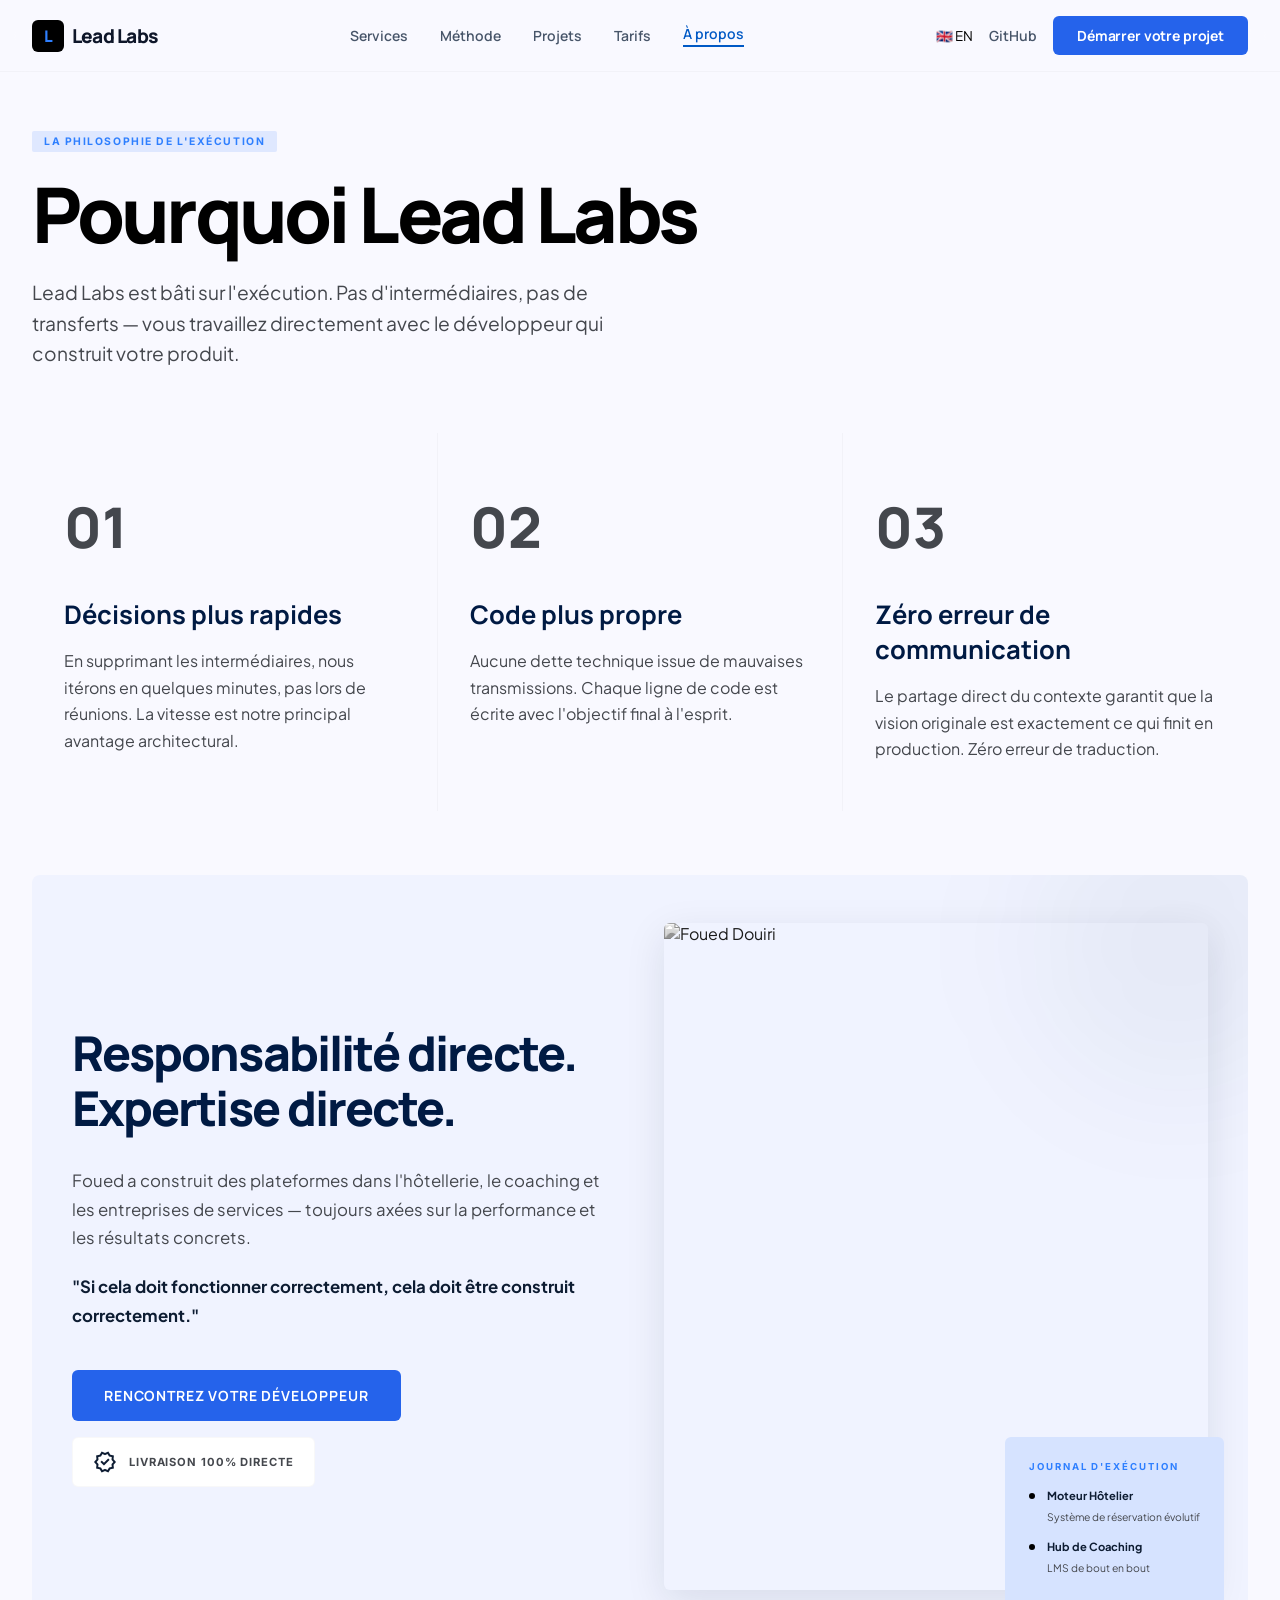
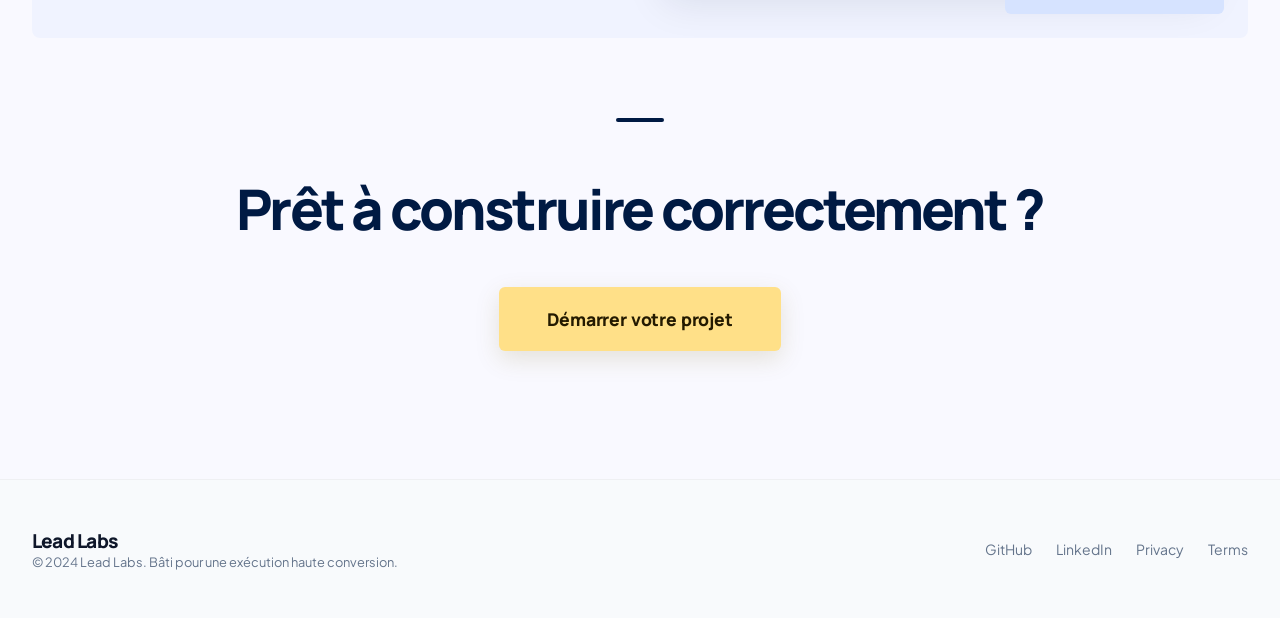
==== about.html @ d3262596 "first commit" ====
<!DOCTYPE html>
<html lang="fr" class="scroll-smooth">
<head>
  <meta charset="UTF-8" />
  <meta name="viewport" content="width=device-width, initial-scale=1.0" />
  <title>About | Lead Labs</title>
  <meta name="description" content="Direct. Human. Efficient. Work directly with the developer who builds your product. No middlemen, no handoffs." />
  <link rel="icon" href="data:image/svg+xml,<svg xmlns='http://www.w3.org/2000/svg' viewBox='0 0 32 32'><rect width='32' height='32' rx='6' fill='%23000'/><text x='6' y='24' font-size='20' fill='%232e7fff' font-family='sans-serif' font-weight='900'>L</text></svg>" />
  <link rel="stylesheet" href="css/styles.css" />
  <link href="https://fonts.googleapis.com/css2?family=Manrope:wght@400;700;800;900&family=Plus+Jakarta+Sans:wght@400;500;600&family=Inter:wght@400;500;600&family=Material+Symbols+Outlined:wght,FILL@100..700,0..1&display=swap" rel="stylesheet" />
</head>
<body>

<nav class="nav" id="nav">
  <div class="container">
    <div class="nav__inner">
      <a href="index.html" class="nav__logo"><div class="nav__logo-icon"><span>L</span></div><span data-i18n="logo">Lead Labs</span></a>
      <div class="nav__links">
        <a href="services.html" data-i18n="nav-services">Services</a>
        <a href="index.html#how-it-works" data-i18n="nav-method">Method</a>
        <a href="portfolio.html" data-i18n="nav-projects">Projects</a>
        <a href="pricing.html" data-i18n="nav-pricing">Pricing</a>
        <a href="about.html" class="active" data-i18n="nav-about">About</a>
      </div>
      <div class="nav__actions">
        <button id="langToggle" class="lang-toggle">🇫🇷 FR</button>
        <a class="nav__github" href="https://github.com/FouedDouiri" target="_blank">GitHub</a>
        <a href="contact.html" class="btn-primary" data-i18n="start-project">Start a Project</a>
        <button class="nav__hamburger" id="hamburger"><span></span><span></span><span></span></button>
      </div>
    </div>
  </div>
</nav>

<div class="nav__mobile" id="mobileMenu">
  <a href="services.html" data-i18n="nav-services">Services</a>
  <a href="portfolio.html" data-i18n="nav-projects">Projects</a>
  <a href="pricing.html" data-i18n="nav-pricing">Pricing</a>
  <a href="about.html" data-i18n="nav-about">About</a>
  <a href="contact.html" class="btn-primary" data-i18n="start-project">Start a Project</a>
</div>

<main>
  <main>
  <div class="page-hero"><div class="container"><div style="max-width:56rem"><span style="display:inline-block;padding:.25rem .75rem;background:var(--color-surface-container-high);color:var(--color-on-primary-container);font-family:var(--font-label);font-size:.65rem;font-weight:700;letter-spacing:.15em;text-transform:uppercase;border-radius:.125rem;margin-bottom:1.5rem" class="animate-fade-up" data-i18n="execution-philosophy">La philosophie de l'exécution</span><h1 class="animate-fade-up delay-1" data-i18n="why-leadlabs">Pourquoi Lead Labs</h1><p class="animate-fade-up delay-2" style="max-width:40rem" data-i18n="about-hero-desc">Lead Labs est bâti sur l'exécution. Pas d'intermédiaires, pas de transferts — vous travaillez directement avec le développeur qui construit votre produit.</p></div></div></div>
  <div style="padding-bottom:6rem"><div class="container">
    <div class="values-grid reveal" style="margin-bottom:4rem"><div class="value-cell"><p class="value-cell__num">01</p><h3 data-i18n="value1-title">Décisions plus rapides</h3><p data-i18n="value1-desc">En supprimant les intermédiaires, nous itérons en quelques minutes, pas lors de réunions. La vitesse est notre principal avantage architectural.</p></div><div class="value-cell"><p class="value-cell__num">02</p><h3 data-i18n="value2-title">Code plus propre</h3><p data-i18n="value2-desc">Aucune dette technique issue de mauvaises transmissions. Chaque ligne de code est écrite avec l'objectif final à l'esprit.</p></div><div class="value-cell"><p class="value-cell__num">03</p><h3 data-i18n="value3-title">Zéro erreur de communication</h3><p data-i18n="value3-desc">Le partage direct du contexte garantit que la vision originale est exactement ce qui finit en production. Zéro erreur de traduction.</p></div></div>
    <div class="founder-card reveal"><div class="founder-grid"><div><h2 data-i18n="direct-accountability">Responsabilité directe.<br>Expertise directe.</h2><div class="founder-card__text"><p data-i18n="founder-desc1">Foued a construit des plateformes dans l'hôtellerie, le coaching et les entreprises de services — toujours axées sur la performance et les résultats concrets.</p><p><strong data-i18n="founder-quote">"Si cela doit fonctionner correctement, cela doit être construit correctement."</strong></p></div><div style="display:flex;flex-wrap:wrap;gap:1rem"><a href="contact.html" class="btn-primary" style="padding:1rem 2rem;font-size:.875rem;letter-spacing:.06em;text-transform:uppercase" data-i18n="meet-dev">Rencontrez votre développeur</a><div style="display:flex;align-items:center;gap:.75rem;padding:.75rem 1.25rem;background:var(--color-surface-container-lowest);border:1px solid rgba(197,198,205,.12);border-radius:.375rem"><span class="material-symbols-outlined" style="color:var(--color-tertiary-container)">verified</span><span style="font-family:var(--font-label);font-size:.7rem;font-weight:700;letter-spacing:.08em;text-transform:uppercase;color:var(--color-on-surface-variant)" data-i18n="100-direct-delivery">Livraison 100% Directe</span></div></div></div><div style="position:relative"><div class="founder-card__portrait"><img src="https://images.unsplash.com/photo-1507003211169-0a1dd7228f2d?w=500&q=70" alt="Foued Douiri" width="500" height="667" loading="lazy" /></div><div class="execution-log"><p class="execution-log__kicker" data-i18n="execution-log">Journal d'exécution</p><div class="exec-item"><div class="exec-dot"></div><div><strong data-i18n="hotel-engine">Moteur Hôtelier</strong><span data-i18n="hotel-engine-desc">Système de réservation évolutif</span></div></div><div class="exec-item"><div class="exec-dot"></div><div><strong data-i18n="coaching-hub">Hub de Coaching</strong><span data-i18n="coaching-hub-desc">LMS de bout en bout</span></div></div></div></div></div></div>
    <div style="text-align:center;padding:5rem 0 2rem" class="reveal"><div style="width:48px;height:4px;background:var(--color-primary-container);margin:0 auto 3rem;border-radius:2px"></div><h2 style="font-family:var(--font-headline);font-size:clamp(2rem,5vw,3.5rem);font-weight:800;letter-spacing:-.05em;color:#001a43;margin-bottom:2.5rem" data-i18n="ready-to-build">Prêt à construire correctement ?</h2><a href="contact.html" class="btn-cta" style="background:var(--color-tertiary-fixed);color:var(--color-on-tertiary-fixed);padding:1.25rem 3rem;border-radius:.375rem;font-family:var(--font-headline);font-size:1.1rem;font-weight:800;letter-spacing:-.01em;display:inline-block;text-decoration:none;box-shadow:0 8px 24px rgba(115,92,0,.15)" data-i18n="start-project">Démarrer votre projet</a></div>
  </div></div>
</main>
<footer>
  <div class="container">
    <div class="footer__inner">
      <div><p class="footer__brand">Lead Labs</p><p class="footer__tagline" data-i18n="footer-tagline">© 2024 Lead Labs. Built for high-conversion execution.</p></div>
      <nav class="footer__links"><a href="https://github.com/FouedDouiri" target="_blank">GitHub</a><a href="#">LinkedIn</a><a href="#">Privacy</a><a href="#">Terms</a></nav>
    </div>
  </div>
</footer>

<script src="js/main.js"></script>
</body>
</html>
---- css/styles.css ----
/* ── CSS Custom Properties ─────────────────────── */
:root {
  --color-primary:            #000000;
  --color-primary-container:  #001a43;
  --color-on-primary:         #ffffff;
  --color-on-primary-fixed:   #001a43;
  --color-surface-tint:       #0059c5;
  --color-on-primary-container: #2e7fff;
  --color-surface:            #f9f9ff;
  --color-surface-container:  #e8eeff;
  --color-surface-container-low:  #f0f3ff;
  --color-surface-container-high: #dfe8ff;
  --color-surface-container-lowest: #ffffff;
  --color-surface-container-highest: #d6e3ff;
  --color-on-surface:         #0d1c32;
  --color-on-surface-variant: #44474d;
  --color-secondary:          #515f78;
  --color-outline:            #75777e;
  --color-outline-variant:    #c5c6cd;
  --color-tertiary:           #735c00;
  --color-tertiary-fixed:     #ffe088;
  --color-tertiary-fixed-dim: #e9c349;
  --color-on-tertiary:        #ffffff;
  --color-on-tertiary-fixed:  #241a00;
  --color-inverse-surface:    #233148;
  --color-inverse-on-surface: #ecf0ff;
  --color-error:              #ba1a1a;

  --font-headline: 'Manrope', sans-serif;
  --font-body:     'Plus Jakarta Sans', sans-serif;
  --font-label:    'Inter', sans-serif;
}

/* ── Reset & Base ──────────────────────────────── */
*, *::before, *::after { box-sizing: border-box; margin: 0; padding: 0; }
html { font-size: 16px; }
body {
  font-family: var(--font-body);
  background-color: var(--color-surface);
  color: var(--color-on-surface);
  -webkit-font-smoothing: antialiased;
  -moz-osx-font-smoothing: grayscale;
}
body.nav-open { overflow: hidden; }
::selection { background: #d8e2ff; color: #001a43; }
img { display: block; max-width: 100%; }
a { color: inherit; text-decoration: none; }
ul { list-style: none; }
button { cursor: pointer; border: none; background: none; font-family: inherit; }

/* ── Material Symbols ──────────────────────────── */
.material-symbols-outlined {
  font-variation-settings: 'FILL' 0, 'wght' 400, 'GRAD' 0, 'opsz' 24;
  display: inline-block;
  vertical-align: middle;
  line-height: 1;
}

/* ── Utility ───────────────────────────────────── */
.container {
  max-width: 1280px;
  margin-inline: auto;
  padding-inline: 1.5rem;
}
.visually-hidden {
  position: absolute;
  width: 1px; height: 1px;
  overflow: hidden;
  clip: rect(0,0,0,0);
  white-space: nowrap;
}

/* ── Shared Helpers ───────────────────────────── */
.ambient-shadow { box-shadow: 0 20px 40px rgba(13,28,50,.06); }
.monolith-gradient { background: linear-gradient(135deg, #000 0%, #001a43 100%); }
.tag-chip {
  display: inline-flex;
  align-items: center;
  gap: .375rem;
  padding: .25rem .75rem;
  border-radius: 999px;
  background: var(--color-surface-container);
  color: var(--color-on-primary-fixed);
  font-family: var(--font-label);
  font-size: .7rem;
  font-weight: 700;
  letter-spacing: .12em;
  text-transform: uppercase;
}
.tag-chip .dot {
  display: inline-block;
  width: .5rem; height: .5rem;
  border-radius: 50%;
  background: var(--color-surface-tint);
  animation: pulse 2s infinite;
}
@keyframes pulse {
  0%,100% { opacity: 1; transform: scale(1); }
  50%      { opacity: .5; transform: scale(.85); }
}

.pill {
  display: inline-flex; align-items: center; gap: .375rem;
  padding: .25rem .75rem;
  border-radius: 999px;
  background: var(--color-surface-container);
  border: 1px solid rgba(197,198,205,.1);
  font-family: var(--font-label);
  font-size: .7rem;
  font-weight: 600;
  letter-spacing: -.01em;
}

/* ── Navigation ───────────────────────────────── */
.nav {
  position: fixed;
  top: 0;
  width: 100%;
  z-index: 100;
  background: rgba(249,249,255,.82);
  backdrop-filter: blur(20px);
  -webkit-backdrop-filter: blur(20px);
  border-bottom: 1px solid rgba(197,198,205,.15);
  transition: box-shadow .3s;
}
.nav.scrolled { box-shadow: 0 4px 24px rgba(13,28,50,.07); }
.nav__inner {
  display: flex;
  align-items: center;
  justify-content: space-between;
  padding-block: 1rem;
}
.nav__logo {
  display: flex;
  align-items: center;
  gap: .5rem;
  font-family: var(--font-headline);
  font-size: 1.2rem;
  font-weight: 900;
  letter-spacing: -.04em;
  color: #0f172a;
}
.nav__logo-icon {
  width: 32px; height: 32px;
  border-radius: 6px;
  background: var(--color-primary);
  display: flex; align-items: center; justify-content: center;
  flex-shrink: 0;
}
.nav__logo-icon span { color: var(--color-on-primary-container); font-weight: 900; font-family: var(--font-headline); font-size: 1rem; }
.nav__links {
  display: none;
  gap: 2rem;
  align-items: center;
}
.nav__links a {
  font-family: var(--font-headline);
  font-weight: 600;
  font-size: .875rem;
  color: #475569;
  transition: color .2s;
}
.nav__links a:hover { color: var(--color-surface-tint); }
.nav__links a.active {
  color: var(--color-surface-tint);
  border-bottom: 2px solid var(--color-surface-tint);
  padding-bottom: 2px;
}
.nav__actions { display: flex; align-items: center; gap: 1rem; }
.nav__github {
  font-family: var(--font-headline);
  font-size: .875rem;
  font-weight: 600;
  color: #475569;
  transition: color .2s;
  display: none;
}
.nav__github:hover { color: var(--color-surface-tint); }
.btn-primary {
  display: inline-flex;
  align-items: center;
  justify-content: center;
  gap: .375rem;
  padding: .625rem 1.5rem;
  border-radius: .375rem;
  background: #2563eb;
  color: #fff;
  font-family: var(--font-headline);
  font-weight: 700;
  font-size: .875rem;
  letter-spacing: -.01em;
  transition: transform .15s, opacity .15s;
  white-space: nowrap;
}
.btn-primary:hover { opacity: .9; }
.btn-primary:active { transform: scale(.95); }

.nav__hamburger {
  display: flex;
  flex-direction: column;
  gap: 5px;
  width: 24px;
  padding: 4px;
}
.nav__hamburger span {
  display: block;
  height: 2px;
  border-radius: 2px;
  background: var(--color-primary);
  transition: transform .3s, opacity .3s;
  transform-origin: center;
}
.nav__hamburger.open span:nth-child(1) { transform: translateY(7px) rotate(45deg); }
.nav__hamburger.open span:nth-child(2) { opacity: 0; }
.nav__hamburger.open span:nth-child(3) { transform: translateY(-7px) rotate(-45deg); }

/* Mobile Menu */
.nav__mobile {
  display: none;
  position: fixed;
  inset: 0;
  top: 64px;
  background: rgba(249,249,255,.97);
  backdrop-filter: blur(24px);
  z-index: 99;
  flex-direction: column;
  align-items: center;
  justify-content: center;
  gap: 2.5rem;
}
.nav__mobile.open { display: flex; }
.nav__mobile a {
  font-family: var(--font-headline);
  font-size: 1.75rem;
  font-weight: 800;
  color: var(--color-primary);
  letter-spacing: -.04em;
  transition: color .2s;
}
.nav__mobile a:hover { color: var(--color-surface-tint); }

/* ── Page Sections Shared ─────────────────────── */
/* No more .page classes because we use separate files */
main { display: block; }

/* ── HERO ─────────────────────────────────────── */
.hero {
  padding-top: 7rem;
  padding-bottom: 5rem;
  overflow: hidden;
  position: relative;
}
.hero::before {
  content: '';
  position: absolute;
  top: -80px; right: -120px;
  width: 600px; height: 600px;
  border-radius: 50%;
  background: rgba(0,89,197,.06);
  filter: blur(80px);
  pointer-events: none;
}
.hero__grid {
  display: grid;
  gap: 4rem;
  align-items: center;
}
.hero__eyebrow { margin-bottom: 1.5rem; }
.hero__title {
  font-family: var(--font-headline);
  font-size: clamp(2.6rem, 6vw, 4.5rem);
  font-weight: 800;
  line-height: 1.08;
  letter-spacing: -.04em;
  color: var(--color-primary);
  margin-bottom: 1.5rem;
}
.hero__title .accent { color: var(--color-surface-tint); }
.hero__body {
  font-size: 1.1rem;
  color: var(--color-on-surface-variant);
  max-width: 38rem;
  line-height: 1.7;
  margin-bottom: 2.5rem;
}
.hero__cta { display: flex; flex-wrap: wrap; gap: 1rem; }
.btn-hero {
  display: inline-flex;
  align-items: center;
  gap: .5rem;
  padding: 1rem 2rem;
  border-radius: .375rem;
  font-family: var(--font-headline);
  font-weight: 700;
  font-size: 1rem;
  letter-spacing: .04em;
  text-transform: uppercase;
  transition: transform .2s, box-shadow .2s;
}
.btn-hero:active { transform: scale(.95); }
.btn-hero--dark {
  background: linear-gradient(135deg, #000 0%, #001a43 100%);
  color: #fff;
  box-shadow: 0 8px 32px rgba(0,26,67,.3);
}
.btn-hero--dark:hover { box-shadow: 0 12px 40px rgba(0,26,67,.4); }
.btn-hero--outline {
  background: transparent;
  color: var(--color-on-surface);
  border: 1.5px solid rgba(197,198,205,.4);
}
.btn-hero--outline:hover { background: var(--color-surface-container-low); }

/* Hero Visual */
.hero__visual { position: relative; }
.hero__card {
  background: var(--color-surface-container-low);
  border-radius: .5rem;
  padding: 1rem;
  box-shadow: 0 20px 60px rgba(13,28,50,.12);
  transform: rotate(2deg);
  transition: transform .7s cubic-bezier(.22,1,.36,1);
}
.hero__card:hover { transform: rotate(0deg); }
.hero__card img {
  border-radius: .375rem;
  width: 100%;
  object-fit: cover;
  aspect-ratio: 16/10;
}
.hero__stat {
  position: absolute;
  bottom: -1.5rem;
  left: -1.5rem;
  background: #fff;
  border-radius: .375rem;
  padding: 1.25rem 1.5rem;
  box-shadow: 0 8px 32px rgba(13,28,50,.1);
  border: 1px solid rgba(197,198,205,.15);
  min-width: 200px;
}
.hero__stat-row {
  display: flex;
  align-items: center;
  gap: 1rem;
  margin-bottom: 1rem;
}
.hero__stat-icon {
  background: var(--color-tertiary-fixed);
  border-radius: .25rem;
  width: 40px; height: 40px;
  display: flex; align-items: center; justify-content: center;
  flex-shrink: 0;
}
.hero__stat-icon .material-symbols-outlined { color: var(--color-tertiary); }
.hero__stat-label { font-family: var(--font-label); font-size: .7rem; color: var(--color-on-surface-variant); margin-bottom: 2px; }
.hero__stat-value { font-family: var(--font-headline); font-size: 1.4rem; font-weight: 800; color: var(--color-primary); }
.hero__stat-bar {
  height: .4rem;
  border-radius: 999px;
  background: var(--color-surface-container-high);
  overflow: hidden;
}
.hero__stat-fill {
  height: 100%;
  width: 85%;
  border-radius: 999px;
  background: var(--color-surface-tint);
}

/* ── CREDIBILITY STRIP ───────────────────────── */
.strip {
  background: var(--color-surface-container-low);
  padding-block: 4rem;
}
.strip__grid {
  display: grid;
  grid-template-columns: repeat(2, 1fr);
  gap: 2rem;
}
.strip__item {}
.strip__num {
  font-family: var(--font-headline);
  font-size: 2rem;
  font-weight: 800;
  color: var(--color-primary);
  margin-bottom: .25rem;
}
.strip__desc {
  font-family: var(--font-label);
  font-size: .7rem;
  font-weight: 700;
  letter-spacing: .1em;
  text-transform: uppercase;
  color: var(--color-on-surface-variant);
}

/* ── SERVICES ─────────────────────────────────── */
.services {
  padding-block: 6rem;
  background: var(--color-surface);
}
.section-header { margin-bottom: 4rem; max-width: 40rem; }
.section-header h2 {
  font-family: var(--font-headline);
  font-size: clamp(2rem, 4vw, 3rem);
  font-weight: 800;
  letter-spacing: -.04em;
  line-height: 1.15;
  margin-bottom: 1rem;
}
.section-header p {
  font-size: 1.05rem;
  color: var(--color-on-surface-variant);
  line-height: 1.6;
}
.services__grid {
  display: grid;
  gap: 1.5rem;
}
.service-card {
  background: var(--color-surface-container-lowest);
  border: 1px solid rgba(197,198,205,.12);
  border-radius: .375rem;
  padding: 2.5rem;
  box-shadow: 0 4px 20px rgba(13,28,50,.04);
  transition: transform .3s;
}
.service-card:hover { transform: translateY(-6px); }
.service-card__icon {
  width: 56px; height: 56px;
  border-radius: .375rem;
  background: var(--color-primary-container);
  display: flex; align-items: center; justify-content: center;
  margin-bottom: 2rem;
}
.service-card__icon .material-symbols-outlined { color: #fff; font-size: 1.75rem; }
.service-card h3 {
  font-family: var(--font-headline);
  font-size: 1.4rem;
  font-weight: 700;
  margin-bottom: 1.25rem;
}
.service-card ul { display: flex; flex-direction: column; gap: 1rem; }
.service-card li {
  display: flex;
  align-items: flex-start;
  gap: .625rem;
  color: var(--color-on-surface-variant);
  font-size: .925rem;
}
.service-card li .material-symbols-outlined { color: var(--color-surface-tint); font-size: 1rem; flex-shrink: 0; margin-top: 2px; }

/* ── WORK / PORTFOLIO ─────────────────────────── */
.work {
  padding-block: 6rem;
  background: var(--color-surface-container-low);
  overflow: hidden;
}
.work .section-header { max-width: 100%; text-align: center; }
.work__grid {
  display: grid;
  gap: 2rem;
}
.project-card {
  background: #fff;
  border-radius: .375rem;
  overflow: hidden;
  box-shadow: 0 8px 32px rgba(13,28,50,.07);
  transition: transform .3s;
}
.project-card:hover { transform: translateY(-4px); }
.project-card img {
  width: 100%;
  object-fit: cover;
  filter: grayscale(1);
  transition: filter .7s;
}
.project-card:hover img { filter: grayscale(0); }
.project-card__body { padding: 1.75rem; }
.project-card__header {
  display: flex;
  align-items: flex-start;
  justify-content: space-between;
  gap: 1rem;
  margin-bottom: .75rem;
}
.project-card__header h3 {
  font-family: var(--font-headline);
  font-size: 1.3rem;
  font-weight: 700;
}
.project-card__metric {
  font-family: var(--font-headline);
  font-size: 1rem;
  font-weight: 700;
  color: var(--color-surface-tint);
  white-space: nowrap;
}
.project-card p {
  color: var(--color-on-surface-variant);
  font-size: .9rem;
  line-height: 1.6;
  margin-bottom: 1rem;
}
.project-card__tags { display: flex; flex-wrap: wrap; gap: .5rem; }
.project-card__tag {
  padding: .2rem .6rem;
  border-radius: 999px;
  background: var(--color-surface-container);
  font-family: var(--font-label);
  font-size: .7rem;
  font-weight: 500;
}

/* ── HOW IT WORKS ─────────────────────────────── */
.process {
  padding-block: 6rem;
  background: var(--color-surface);
}
.process__grid { display: grid; gap: 3rem; }
.process h2 {
  font-family: var(--font-headline);
  font-size: clamp(2rem, 4vw, 3rem);
  font-weight: 800;
  letter-spacing: -.04em;
  line-height: 1.15;
  margin-bottom: 1rem;
}
.process__intro {
  font-size: 1.05rem;
  color: var(--color-on-surface-variant);
  line-height: 1.6;
  margin-bottom: 3rem;
}
.process__steps { display: flex; flex-direction: column; gap: 2.5rem; }
.step { display: flex; gap: 1.5rem; }
.step__num {
  flex-shrink: 0;
  width: 40px; height: 40px;
  border-radius: 50%;
  background: var(--color-primary);
  color: #fff;
  display: flex; align-items: center; justify-content: center;
  font-family: var(--font-headline);
  font-weight: 700;
  font-size: .9rem;
}
.step__content h4 {
  font-family: var(--font-headline);
  font-size: 1.2rem;
  font-weight: 700;
  margin-bottom: .5rem;
}
.step__content p {
  color: var(--color-on-surface-variant);
  line-height: 1.6;
  font-size: .95rem;
}

/* Terminal Widget */
.terminal {
  background: var(--color-surface-container-high);
  border-radius: .375rem;
  overflow: hidden;
}
.terminal__bar {
  display: flex;
  gap: .5rem;
  align-items: center;
  padding: .875rem 1rem;
  border-bottom: 1px solid rgba(197,198,205,.2);
}
.terminal__dot {
  width: 12px; height: 12px;
  border-radius: 50%;
}
.terminal__dot--red   { background: var(--color-error); }
.terminal__dot--yellow { background: var(--color-tertiary); }
.terminal__dot--green  { background: var(--color-surface-tint); }
.terminal__body { padding: 1.5rem; font-family: 'Courier New', monospace; font-size: .85rem; }
.terminal__line {
  display: flex;
  gap: 1rem;
  margin-bottom: 1rem;
  color: var(--color-on-surface-variant);
}
.terminal__time { color: var(--color-outline-variant); flex-shrink: 0; }
.terminal__line--blue .terminal__text  { color: var(--color-surface-tint); }
.terminal__line--gold .terminal__text  { color: var(--color-tertiary); }
.terminal__tech-logos {
  display: flex;
  flex-wrap: wrap;
  gap: 1rem;
  padding: 1.5rem;
  border-top: 1px solid rgba(197,198,205,.15);
  opacity: .5;
  filter: grayscale(1);
}
.terminal__tech-logos img { height: 28px; width: auto; object-fit: contain; }

/* ── PRICING ──────────────────────────────────── */
.pricing {
  padding-block: 6rem;
  background: var(--color-surface-container-low);
}
.pricing .section-header { text-align: center; max-width: 100%; }
.pricing__grid {
  display: grid;
  gap: 1.5rem;
  margin-bottom: 3rem;
}
.pricing-card {
  background: #fff;
  border: 1px solid rgba(197,198,205,.15);
  border-radius: .375rem;
  padding: 2.5rem;
  display: flex;
  flex-direction: column;
}
.pricing-card--featured {
  border: 2px solid var(--color-surface-tint);
  position: relative;
}
.pricing-card__badge {
  position: absolute;
  top: -14px;
  left: 50%;
  transform: translateX(-50%);
  background: var(--color-surface-tint);
  color: #fff;
  padding: .2rem 1rem;
  border-radius: 999px;
  font-family: var(--font-label);
  font-size: .65rem;
  font-weight: 700;
  letter-spacing: .1em;
  text-transform: uppercase;
  white-space: nowrap;
}
.pricing-card__name {
  font-family: var(--font-headline);
  font-size: 1.2rem;
  font-weight: 700;
  margin-bottom: .375rem;
}
.pricing-card__sub {
  font-size: .85rem;
  color: var(--color-on-surface-variant);
  margin-bottom: 1.5rem;
}
.pricing-card__price {
  margin-bottom: 2rem;
}
.pricing-card__amount {
  font-family: var(--font-headline);
  font-size: 2.25rem;
  font-weight: 800;
  line-height: 1.1;
}
.pricing-card__currency {
  font-family: var(--font-label);
  font-size: .8rem;
  color: var(--color-on-surface-variant);
  margin-top: .25rem;
}
.pricing-card ul { display: flex; flex-direction: column; gap: .875rem; flex: 1; margin-bottom: 2rem; }
.pricing-card li {
  display: flex;
  align-items: center;
  gap: .625rem;
  font-size: .9rem;
}
.pricing-card li .material-symbols-outlined {
  color: var(--color-surface-tint);
  font-size: 1.1rem;
  flex-shrink: 0;
}
.btn-pricing {
  width: 100%;
  padding: 1rem;
  border-radius: .375rem;
  font-family: var(--font-headline);
  font-weight: 700;
  font-size: .875rem;
  letter-spacing: .04em;
  text-transform: uppercase;
  transition: all .2s;
}
.btn-pricing:active { transform: scale(.97); }
.btn-pricing--outline {
  border: 1.5px solid var(--color-primary);
  color: var(--color-primary);
  background: transparent;
}
.btn-pricing--outline:hover { background: var(--color-primary); color: #fff; }
.btn-pricing--dark { background: linear-gradient(135deg, #000 0%, #001a43 100%); color: #fff; }
.btn-pricing--dark:hover { opacity: .9; }

.pricing__note {
  max-width: 48rem;
  margin: 0 auto;
  text-align: center;
  background: var(--color-surface-container-lowest);
  border: 1px solid rgba(197,198,205,.12);
  border-radius: .375rem;
  padding: 2rem;
  box-shadow: 0 4px 16px rgba(13,28,50,.04);
}
.pricing__note p:first-child {
  font-weight: 600;
  margin-bottom: .375rem;
}
.pricing__note p:last-child { font-size: .875rem; color: var(--color-on-surface-variant); }

/* ── ABOUT ────────────────────────────────────── */
.about {
  padding-block: 6rem;
  background: var(--color-surface);
  overflow: hidden;
}
.about__grid { display: grid; gap: 3rem; align-items: center; }
.about__portrait-wrap {
  position: relative;
  max-width: 380px;
  margin: 0 auto;
}
.about__portrait {
  border-radius: .375rem;
  overflow: hidden;
  box-shadow: 0 20px 60px rgba(13,28,50,.12);
}
.about__portrait img {
  width: 100%;
  aspect-ratio: 1;
  object-fit: cover;
  filter: grayscale(1);
}
.about__name-tag {
  position: absolute;
  bottom: -2rem;
  right: -1rem;
  background: var(--color-tertiary-fixed);
  border: 2px solid #fff;
  border-radius: .375rem;
  padding: 1.25rem 1.5rem;
  box-shadow: 0 8px 24px rgba(13,28,50,.1);
}
.about__name-tag strong {
  font-family: var(--font-headline);
  font-size: 1.1rem;
  font-weight: 700;
  display: block;
}
.about__name-tag span {
  font-family: var(--font-label);
  font-size: .75rem;
  opacity: .75;
}
.about h2 {
  font-family: var(--font-headline);
  font-size: clamp(2rem, 4vw, 3rem);
  font-weight: 800;
  letter-spacing: -.04em;
  margin-bottom: 2rem;
}
.about__text { display: flex; flex-direction: column; gap: 1.25rem; }
.about__text p {
  color: var(--color-on-surface-variant);
  font-size: 1.05rem;
  line-height: 1.7;
}

/* ── FINAL CTA ────────────────────────────────── */
.final-cta {
  padding-block: 6rem;
  background: var(--color-primary-container);
  text-align: center;
  position: relative;
  overflow: hidden;
}
.final-cta::before {
  content: '';
  position: absolute;
  top: 50%; left: 50%;
  transform: translate(-50%, -50%);
  width: 600px; height: 600px;
  border-radius: 50%;
  background: var(--color-surface-tint);
  opacity: .08;
  filter: blur(100px);
  pointer-events: none;
}
.final-cta h2 {
  font-family: var(--font-headline);
  font-size: clamp(2.4rem, 6vw, 4.5rem);
  font-weight: 800;
  letter-spacing: -.05em;
  line-height: 1.05;
  color: #fff;
  margin-bottom: 2.5rem;
  position: relative;
}
.final-cta button, .final-cta .btn-cta {
  position: relative;
  background: #f9f9ff;
  color: var(--color-on-primary-fixed);
  padding: 1.25rem 3rem;
  border-radius: .375rem;
  font-family: var(--font-headline);
  font-weight: 700;
  font-size: 1.1rem;
  letter-spacing: .06em;
  text-transform: uppercase;
  transition: all .2s;
  box-shadow: 0 8px 32px rgba(0,0,0,.3);
  display: inline-block;
  cursor: pointer;
}
.final-cta button:hover, .final-cta .btn-cta:hover { background: var(--color-surface-container); }
.final-cta button:active, .final-cta .btn-cta:active { transform: scale(.95); }

/* ── FOOTER ───────────────────────────────────── */
footer {
  background: #f8fafc;
  border-top: 1px solid rgba(197,198,205,.2);
  padding-block: 3rem;
}
.footer__inner {
  display: flex;
  flex-direction: column;
  align-items: center;
  gap: 2rem;
}
.footer__brand {
  font-family: var(--font-headline);
  font-size: 1.2rem;
  font-weight: 900;
  letter-spacing: -.04em;
  color: #0f172a;
}
.footer__tagline {
  font-size: .8rem;
  color: #64748b;
  max-width: 24rem;
  text-align: center;
}
.footer__links {
  display: flex;
  flex-wrap: wrap;
  justify-content: center;
  gap: 1.5rem;
}
.footer__links a {
  font-size: .875rem;
  color: #64748b;
  transition: color .2s;
}
.footer__links a:hover { color: #2563eb; }

/* ── SUB PAGES ────────────────────────────────── */
/* Services page */
.page-hero {
  padding-top: 8rem;
  padding-bottom: 4rem;
}
.page-hero h1 {
  font-family: var(--font-headline);
  font-size: clamp(2.8rem, 6vw, 5rem);
  font-weight: 800;
  letter-spacing: -.05em;
  line-height: 1.0;
  margin-bottom: 1.5rem;
  color: var(--color-primary);
}
.page-hero p {
  font-size: 1.2rem;
  color: var(--color-on-surface-variant);
  max-width: 36rem;
  line-height: 1.6;
}
.page-hero p em { font-style: italic; color: var(--color-primary); font-weight: 700; }
.section-divider {
  display: flex;
  align-items: center;
  gap: 1rem;
  margin-bottom: 2.5rem;
}
.section-divider__label {
  font-family: var(--font-label);
  font-size: .7rem;
  font-weight: 700;
  letter-spacing: .15em;
  text-transform: uppercase;
  color: var(--color-on-primary-container);
  white-space: nowrap;
}
.section-divider__line { flex: 1; height: 1px; background: rgba(197,198,205,.2); }

.services-page { padding-bottom: 6rem; }
.services-page section { margin-bottom: 5rem; }

/* Bento big card */
.bento-big {
  background: var(--color-surface-container-low);
  border-radius: .5rem;
  padding: 2.5rem;
  min-height: 320px;
  display: flex;
  flex-direction: column;
  justify-content: space-between;
  transition: background .5s;
  position: relative;
  overflow: hidden;
}
.bento-big:hover { background: var(--color-surface-container); }
.bento-big h2 {
  font-family: var(--font-headline);
  font-size: 1.8rem;
  font-weight: 700;
  margin-bottom: 1rem;
}
.bento-big p {
  color: var(--color-on-surface-variant);
  max-width: 30rem;
  line-height: 1.6;
}

/* Wireframe preview widget in bento */
.wireframe-preview {
  background: var(--color-surface-container-lowest);
  border-radius: .375rem;
  padding: 1rem;
  transform: translateY(3rem) translateX(2rem) rotate(-2deg);
  max-width: 280px;
  margin-top: 1.5rem;
  box-shadow: 0 12px 40px rgba(13,28,50,.1);
}
.wireframe-preview .line {
  height: .5rem;
  border-radius: 999px;
  background: var(--color-surface-container);
  margin-bottom: .5rem;
}
.wireframe-preview .line.short { width: 60%; }
.wireframe-preview .blocks {
  display: grid;
  grid-template-columns: 1fr 1fr;
  gap: .5rem;
  margin-top: 1rem;
}
.wireframe-preview .block {
  height: 60px;
  border-radius: .25rem;
  background: var(--color-surface-container-low);
}

/* Small bento cards */
.bento-sm {
  border-radius: .5rem;
  padding: 2rem;
  display: flex;
  flex-direction: column;
  justify-content: space-between;
  min-height: 200px;
}
.bento-sm h3 {
  font-family: var(--font-headline);
  font-size: 1.3rem;
  font-weight: 700;
  margin-bottom: .75rem;
}
.bento-sm p { font-size: .875rem; line-height: 1.5; color: var(--color-on-surface-variant); }
.bento-sm--light {
  background: var(--color-surface-container-lowest);
  border: 1px solid rgba(197,198,205,.15);
}
.bento-sm--dark {
  background: var(--color-primary-container);
  color: #fff;
}
.bento-sm--dark p { color: #a0b4d8; }
.bento-sm__kicker {
  font-family: var(--font-label);
  font-size: .65rem;
  font-weight: 700;
  letter-spacing: .15em;
  text-transform: uppercase;
}
.bento-sm--dark .bento-sm__kicker { color: #aec6ff; }
.bento-sm--light .bento-sm__kicker { color: var(--color-on-primary-container); }

/* Category C Payments row */
.payments-card {
  background: var(--color-primary);
  color: #fff;
  border-radius: .5rem;
  padding: 3rem 2.5rem;
  position: relative;
  overflow: hidden;
}
.payments-card h2 {
  font-family: var(--font-headline);
  font-size: clamp(1.8rem, 4vw, 2.8rem);
  font-weight: 700;
  margin-bottom: 1rem;
}
.payments-card p { color: #a0b4d8; line-height: 1.6; margin-bottom: 2rem; max-width: 36rem; }
.payments-stats { display: grid; grid-template-columns: 1fr 1fr; gap: 1.5rem; }
.payments-stat__value {
  font-family: var(--font-headline);
  font-size: 1.8rem;
  font-weight: 800;
  color: var(--color-tertiary-fixed);
  margin-bottom: .25rem;
}
.payments-stat__label {
  font-family: var(--font-label);
  font-size: .65rem;
  letter-spacing: .12em;
  text-transform: uppercase;
  color: var(--color-outline-variant);
}

/* Portfolio page */
.portfolio__grid {
  display: grid;
  gap: 2rem;
  margin-bottom: 2rem;
}
.case-card {
  border-radius: .375rem;
  overflow: hidden;
  background: #fff;
  box-shadow: 0 8px 32px rgba(13,28,50,.07);
}
.case-card img {
  width: 100%;
  aspect-ratio: 16/9;
  object-fit: cover;
  filter: grayscale(1);
  transition: filter .7s, transform .7s;
}
.case-card:hover img { filter: grayscale(0); transform: scale(1.02); }
.case-card .overflow-wrap { overflow: hidden; }
.case-card__body { padding: 2rem; }
.case-card__kicker {
  display: flex;
  align-items: center;
  gap: .5rem;
  font-family: var(--font-label);
  font-size: .7rem;
  font-weight: 700;
  letter-spacing: .12em;
  text-transform: uppercase;
  color: var(--color-surface-tint);
  margin-bottom: 1rem;
}
.case-card h3 {
  font-family: var(--font-headline);
  font-size: 1.6rem;
  font-weight: 700;
  margin-bottom: 1rem;
}
.case-card__result-box {
  background: var(--color-surface-container-low);
  border-radius: .25rem;
  padding: 1.25rem;
  margin-bottom: 1rem;
}
.case-card__result-label {
  font-family: var(--font-label);
  font-size: .65rem;
  font-weight: 700;
  text-transform: uppercase;
  letter-spacing: .1em;
  color: var(--color-tertiary);
  margin-bottom: .25rem;
}
.case-card__result-value {
  font-family: var(--font-headline);
  font-size: 1.4rem;
  font-weight: 800;
}
.case-card__meta { font-size: .875rem; color: var(--color-on-surface-variant); line-height: 1.55; }

/* Pricing page */
.pricing-page .pricing__grid { margin-bottom: 2rem; }
.flexible-payments {
  background: var(--color-surface-container-low);
  border-radius: .375rem;
  padding: 3rem 2.5rem;
  margin-bottom: 4rem;
}
.flexible-payments h2 {
  font-family: var(--font-headline);
  font-size: clamp(1.8rem,4vw,2.8rem);
  font-weight: 800;
  letter-spacing: -.04em;
  margin-bottom: 1rem;
}
.flexible-payments > p {
  color: var(--color-secondary);
  margin-bottom: 2rem;
  max-width: 30rem;
  line-height: 1.6;
}
.payment-option {
  display: flex;
  gap: 1rem;
  align-items: flex-start;
  margin-bottom: 1.5rem;
}
.payment-option__icon {
  background: var(--color-surface-container-highest);
  border-radius: .25rem;
  width: 48px; height: 48px;
  display: flex; align-items: center; justify-content: center;
  flex-shrink: 0;
}
.payment-option h4 {
  font-family: var(--font-headline);
  font-size: 1.1rem;
  font-weight: 700;
  margin-bottom: .25rem;
}
.payment-option p { font-size: .875rem; color: var(--color-on-surface-variant); }

.pricing-quote-box {
  background: #fff;
  border-radius: .375rem;
  padding: 2rem;
  box-shadow: 0 4px 16px rgba(13,28,50,.06);
}
.pricing-quote-box h4 {
  font-family: var(--font-headline);
  font-size: 1.5rem;
  font-weight: 700;
  margin-bottom: 1.25rem;
}
.quote-line {
  display: flex;
  justify-content: space-between;
  padding-block: .75rem;
  border-bottom: 1px solid rgba(197,198,205,.15);
  font-size: .9rem;
}
.quote-line:last-of-type { border-bottom: none; }
.quote-line__key { color: var(--color-secondary); }
.quote-line__val { font-weight: 600; }
.quote-line__val--green { color: var(--color-surface-tint); }

/* About page */
.about-page { padding-bottom: 6rem; }
.values-grid {
  display: grid;
  background: rgba(197,198,205,.15);
  gap: 1px;
  margin-bottom: 4rem;
}
.value-cell {
  background: var(--color-surface);
  padding: 3rem 2rem;
}
.value-cell__num {
  font-family: var(--font-headline);
  font-size: 3.5rem;
  font-weight: 900;
  color: rgba(0,89,197,.12);
  margin-bottom: 1.5rem;
}
.value-cell h3 {
  font-family: var(--font-headline);
  font-size: 1.6rem;
  font-weight: 700;
  color: var(--color-primary-container);
  margin-bottom: 1rem;
}
.value-cell p { color: var(--color-on-surface-variant); line-height: 1.65; }

/* Founder card */
.founder-card {
  background: var(--color-surface-container-low);
  border-radius: .5rem;
  padding: 3rem 2.5rem;
  position: relative;
  overflow: hidden;
}
.founder-card::before {
  content: '';
  position: absolute;
  top: -80px; right: -80px;
  width: 300px; height: 300px;
  border-radius: 50%;
  background: rgba(0,26,67,.04);
  filter: blur(60px);
}
.founder-card h2 {
  font-family: var(--font-headline);
  font-size: clamp(2rem,4vw,3rem);
  font-weight: 800;
  letter-spacing: -.04em;
  line-height: 1.15;
  color: #001a43;
  margin-bottom: 2rem;
}
.founder-card__text { display: flex; flex-direction: column; gap: 1.25rem; margin-bottom: 2.5rem; }
.founder-card__text p { font-size: 1.05rem; color: var(--color-on-surface-variant); line-height: 1.7; }
.founder-card__text strong { color: var(--color-on-surface); }
.founder-card__portrait { border-radius: .375rem; overflow: hidden; box-shadow: 0 12px 40px rgba(13,28,50,.1); }
.founder-card__portrait img { width: 100%; aspect-ratio: 3/4; object-fit: cover; filter: grayscale(1); transition: filter .7s; }
.founder-card:hover .founder-card__portrait img { filter: grayscale(0); }

.execution-log {
  background: var(--color-surface-container-highest);
  border-radius: .375rem;
  padding: 1.5rem;
  position: absolute;
  bottom: -1.5rem;
  right: -1rem;
  max-width: 220px;
}
.execution-log__kicker {
  font-family: var(--font-label);
  font-size: .6rem;
  font-weight: 700;
  letter-spacing: .2em;
  text-transform: uppercase;
  color: var(--color-on-primary-container);
  margin-bottom: 1rem;
}
.exec-item { display: flex; align-items: flex-start; gap: .75rem; margin-bottom: .875rem; }
.exec-dot { width: .375rem; height: .375rem; border-radius: 50%; background: var(--color-primary); flex-shrink: 0; margin-top: .35rem; }
.exec-item strong { display: block; font-size: .7rem; font-weight: 700; margin-bottom: 2px; }
.exec-item span { font-size: .65rem; color: var(--color-on-surface-variant); }

/* Contact page */
.contact-page { padding-bottom: 6rem; }
.contact__grid { display: grid; gap: 3rem; }
.contact__form-wrap {
  background: var(--color-surface-container-lowest);
  border: 1px solid rgba(197,198,205,.15);
  border-radius: .5rem;
  padding: 2.5rem;
  box-shadow: 0 20px 40px rgba(13,28,50,.06);
}
.form-row { display: grid; gap: 1.5rem; margin-bottom: 1.5rem; }
.form-field { display: flex; flex-direction: column; gap: .5rem; }
.form-field label {
  font-family: var(--font-label);
  font-size: .65rem;
  font-weight: 700;
  letter-spacing: .15em;
  text-transform: uppercase;
  color: var(--color-on-surface-variant);
}
.form-field input,
.form-field textarea,
.form-field select {
  padding: 1rem;
  border: none;
  border-radius: .375rem;
  background: var(--color-surface);
  color: var(--color-on-surface);
  font-family: var(--font-body);
  font-size: .95rem;
  outline: none;
  transition: box-shadow .2s;
  -webkit-appearance: none;
}
.form-field input::placeholder,
.form-field textarea::placeholder { color: rgba(117,119,126,.5); }
.form-field input:focus,
.form-field textarea:focus,
.form-field select:focus {
  box-shadow: 0 0 0 2px rgba(0,89,197,.2);
}
.form-field textarea { resize: none; }
.form-actions {
  display: flex;
  flex-wrap: wrap;
  align-items: center;
  gap: 1.5rem;
  padding-top: 1rem;
}
.btn-submit {
  display: inline-flex;
  align-items: center;
  gap: .5rem;
  padding: 1rem 2.5rem;
  border-radius: .25rem;
  background: var(--color-primary);
  color: #fff;
  font-family: var(--font-headline);
  font-weight: 700;
  font-size: .875rem;
  letter-spacing: .06em;
  text-transform: uppercase;
  transition: all .2s;
}
.btn-submit:hover { opacity: .85; }
.btn-submit:active { transform: scale(.95); }
.btn-call {
  display: inline-flex;
  align-items: center;
  gap: .5rem;
  font-family: var(--font-headline);
  font-weight: 700;
  font-size: .875rem;
  letter-spacing: .06em;
  text-transform: uppercase;
  color: var(--color-on-surface);
  text-decoration: underline;
  text-underline-offset: 6px;
  text-decoration-color: rgba(0,89,197,.3);
  transition: color .2s;
}
.btn-call:hover { color: var(--color-surface-tint); }
.divider-or {
  display: flex;
  align-items: center;
  gap: .75rem;
  color: var(--color-outline-variant);
}
.divider-or span { font-family: var(--font-headline); font-size: .75rem; font-weight: 700; text-transform: uppercase; letter-spacing: .05em; }
.divider-or::before, .divider-or::after { content: ''; display: block; height: 1px; width: 2rem; background: var(--color-outline-variant); }

.contact-info { display: flex; flex-direction: column; gap: 2rem; }
.contact-image-wrap { position: relative; }
.contact-image-wrap::before {
  content: '';
  position: absolute;
  inset: -1rem;
  border-radius: .75rem;
  background: var(--color-surface-container-low);
  transform: rotate(-2deg);
  z-index: 0;
  transition: transform .5s;
}
.contact-image-wrap:hover::before { transform: rotate(0deg); }
.contact-image-wrap img { position: relative; z-index: 1; border-radius: .375rem; width: 100%; aspect-ratio: 4/3; object-fit: cover; filter: grayscale(1) contrast(1.25); transition: filter .5s; }
.contact-image-wrap:hover img { filter: grayscale(0) contrast(1); }
.exec-pipeline {
  background: var(--color-surface-container-low);
  border-radius: .375rem;
  padding: 1.75rem;
}
.exec-pipeline h3 {
  font-family: var(--font-headline);
  font-size: .75rem;
  font-weight: 700;
  letter-spacing: .12em;
  text-transform: uppercase;
  color: var(--color-on-surface-variant);
  margin-bottom: 1.25rem;
}
.pipeline-item {
  display: flex;
  align-items: flex-start;
  gap: 1rem;
  margin-bottom: 1rem;
}
.pipeline-dot {
  width: .5rem; height: .5rem;
  border-radius: 50%;
  flex-shrink: 0;
  margin-top: .35rem;
}
.pipeline-dot--active { background: var(--color-surface-tint); }
.pipeline-dot--inactive { background: var(--color-outline-variant); }
.pipeline-item strong { display: block; font-size: .875rem; font-weight: 700; margin-bottom: 2px; }
.pipeline-item span { font-size: .75rem; color: var(--color-outline); font-family: var(--font-label); }
.pipeline-item.inactive { opacity: .45; }

/* Form success state */
.form-success {
  display: none;
  flex-direction: column;
  align-items: center;
  justify-content: center;
  gap: 1rem;
  padding: 4rem 2rem;
  text-align: center;
}
.form-success.show { display: flex; }
.form-success .checkmark {
  width: 64px; height: 64px;
  border-radius: 50%;
  background: var(--color-surface-container-low);
  display: flex; align-items: center; justify-content: center;
}
.form-success .checkmark .material-symbols-outlined { color: var(--color-surface-tint); font-size: 2rem; }
.form-success h3 { font-family: var(--font-headline); font-size: 1.5rem; font-weight: 700; }
.form-success p { color: var(--color-on-surface-variant); }

/* ── Responsive Breakpoints ────────────────────── */
@media (min-width: 640px) {
  .strip__grid { grid-template-columns: repeat(4, 1fr); }
}

@media (min-width: 768px) {
  .container { padding-inline: 2rem; }
  .hero__grid { grid-template-columns: 1fr 1fr; }
  .services__grid { grid-template-columns: repeat(3, 1fr); }
  .work__grid { grid-template-columns: 1fr 1fr; }
  .process__grid { grid-template-columns: 1fr 1fr; }
  .pricing__grid { grid-template-columns: repeat(3, 1fr); }
  .pricing-card--featured { transform: scale(1.04) translateY(-1rem); }
  .about__grid { grid-template-columns: 1fr 1fr; }
  .form-row { grid-template-columns: 1fr 1fr; }
  .contact__grid { grid-template-columns: 1fr 1fr; }
  .values-grid { grid-template-columns: repeat(3, 1fr); }
  .founder-card .founder-grid { display: grid; grid-template-columns: 1fr 1fr; gap: 3rem; align-items: center; }
  .footer__inner { flex-direction: row; justify-content: space-between; align-items: center; }
  .footer__tagline { text-align: left; }
  .nav__links { display: flex; }
  .nav__github { display: block; }
  .nav__hamburger { display: none; }
  .bento-grid { display: grid; grid-template-columns: 7fr 5fr; gap: 1.5rem; }
  .bento-right { display: flex; flex-direction: column; gap: 1.5rem; }
  .portfolio__grid { grid-template-columns: 1fr 1fr; }
}

@media (min-width: 1024px) {
  .hero__grid { gap: 6rem; }
  .process__grid { gap: 5rem; }
  .about__grid { gap: 5rem; }
}

/* ── Entry Animations ─────────────────────────── */
@keyframes fadeUp {
  from { opacity: 0; transform: translateY(24px); }
  to   { opacity: 1; transform: translateY(0); }
}
.animate-fade-up {
  animation: fadeUp .6s cubic-bezier(.22,1,.36,1) both;
}
.delay-1 { animation-delay: .1s; }
.delay-2 { animation-delay: .2s; }
.delay-3 { animation-delay: .3s; }
.delay-4 { animation-delay: .4s; }

/* Scroll reveal */
.reveal {
  opacity: 0;
  transform: translateY(20px);
  transition: opacity .6s cubic-bezier(.22,1,.36,1), transform .6s cubic-bezier(.22,1,.36,1);
}
.reveal.visible {
  opacity: 1;
  transform: translateY(0);
}
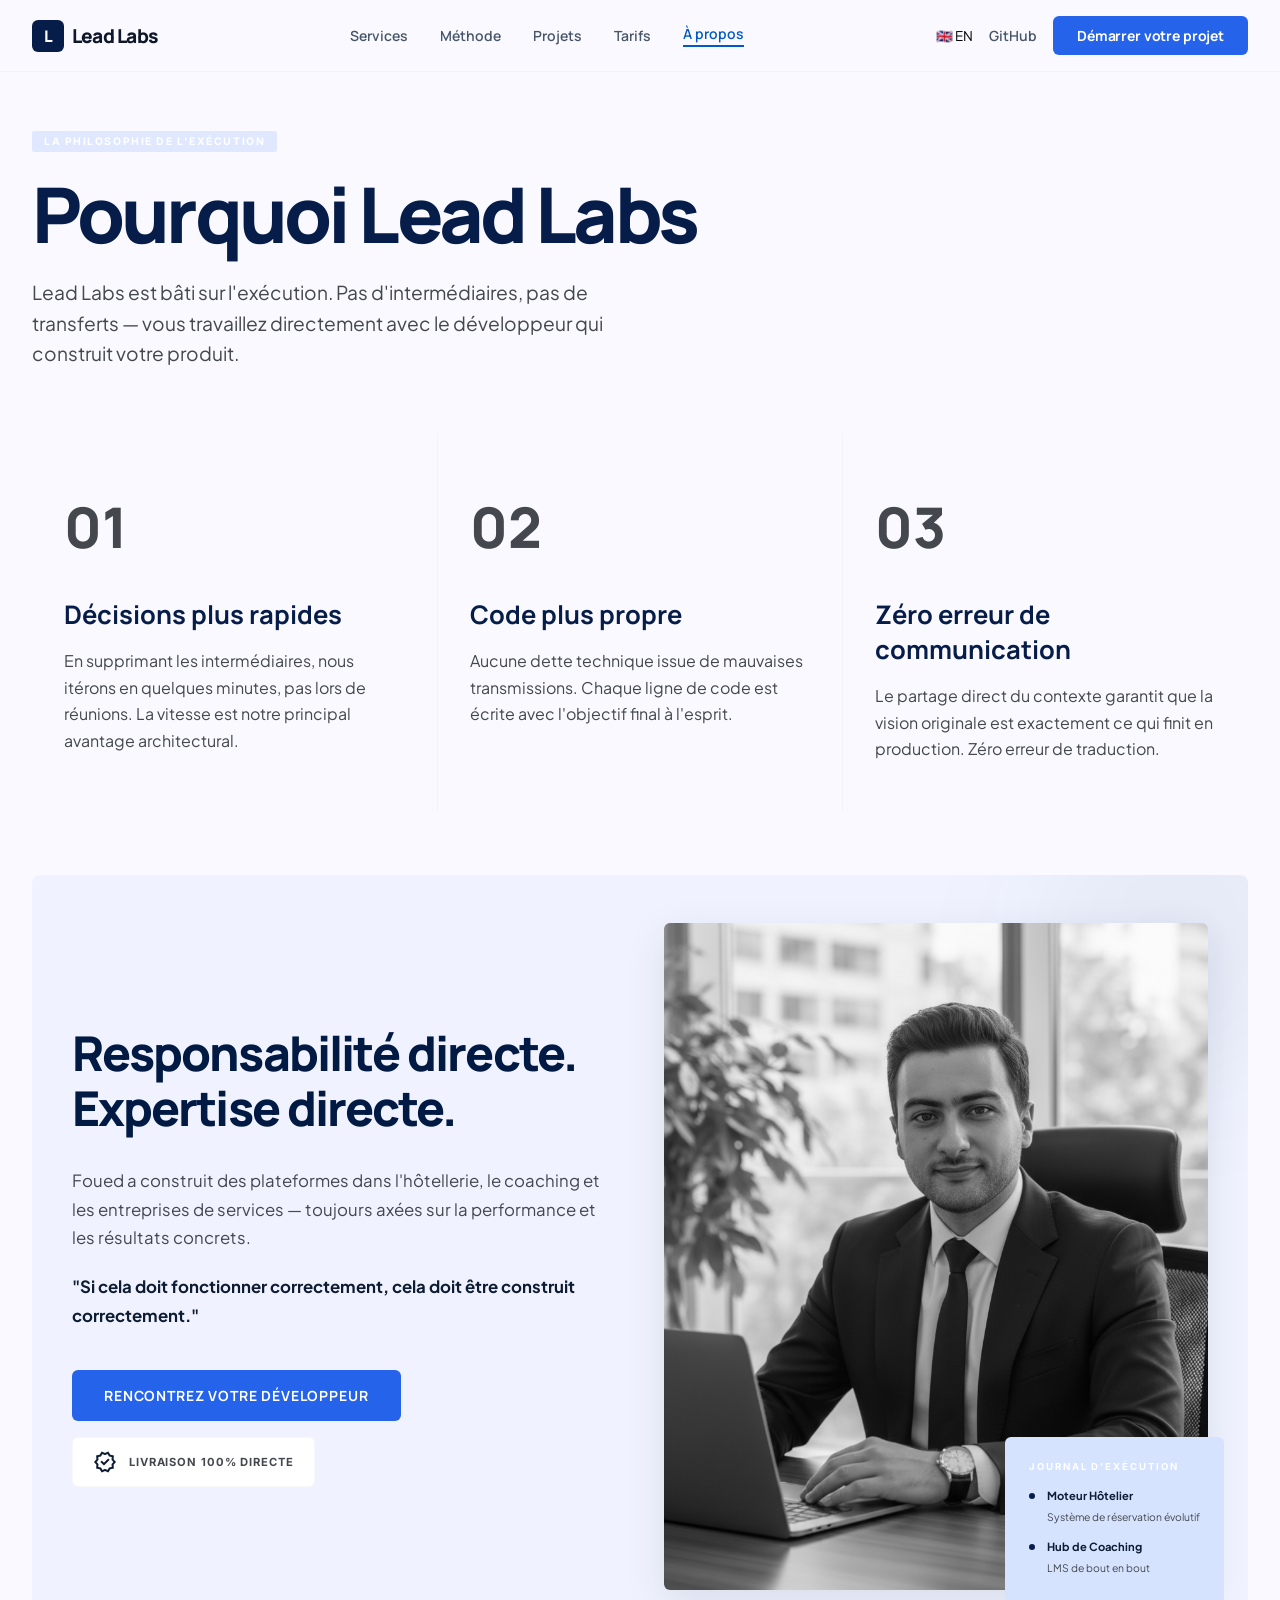
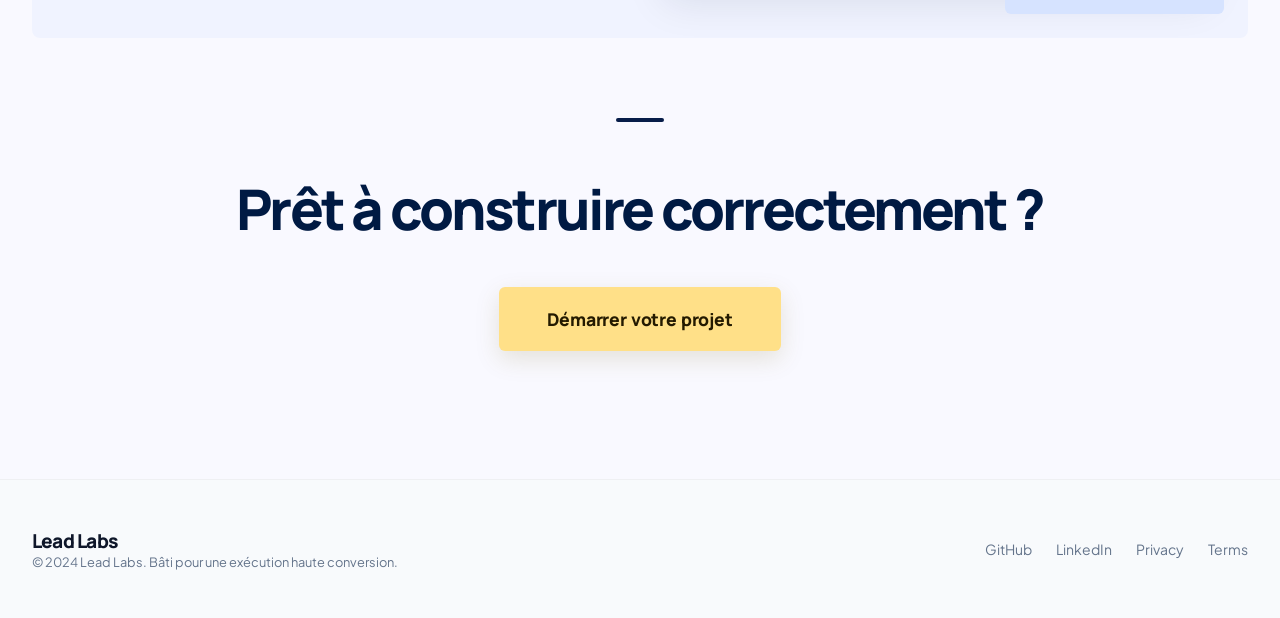
==== commit 3c449cb5: "CEO ready and added owner pic and fixed typo font colors" ====
--- a/about.html
+++ b/about.html
@@ -45,14 +45,16 @@
   <div class="page-hero"><div class="container"><div style="max-width:56rem"><span style="display:inline-block;padding:.25rem .75rem;background:var(--color-surface-container-high);color:var(--color-on-primary-container);font-family:var(--font-label);font-size:.65rem;font-weight:700;letter-spacing:.15em;text-transform:uppercase;border-radius:.125rem;margin-bottom:1.5rem" class="animate-fade-up" data-i18n="execution-philosophy">La philosophie de l'exécution</span><h1 class="animate-fade-up delay-1" data-i18n="why-leadlabs">Pourquoi Lead Labs</h1><p class="animate-fade-up delay-2" style="max-width:40rem" data-i18n="about-hero-desc">Lead Labs est bâti sur l'exécution. Pas d'intermédiaires, pas de transferts — vous travaillez directement avec le développeur qui construit votre produit.</p></div></div></div>
   <div style="padding-bottom:6rem"><div class="container">
     <div class="values-grid reveal" style="margin-bottom:4rem"><div class="value-cell"><p class="value-cell__num">01</p><h3 data-i18n="value1-title">Décisions plus rapides</h3><p data-i18n="value1-desc">En supprimant les intermédiaires, nous itérons en quelques minutes, pas lors de réunions. La vitesse est notre principal avantage architectural.</p></div><div class="value-cell"><p class="value-cell__num">02</p><h3 data-i18n="value2-title">Code plus propre</h3><p data-i18n="value2-desc">Aucune dette technique issue de mauvaises transmissions. Chaque ligne de code est écrite avec l'objectif final à l'esprit.</p></div><div class="value-cell"><p class="value-cell__num">03</p><h3 data-i18n="value3-title">Zéro erreur de communication</h3><p data-i18n="value3-desc">Le partage direct du contexte garantit que la vision originale est exactement ce qui finit en production. Zéro erreur de traduction.</p></div></div>
-    <div class="founder-card reveal"><div class="founder-grid"><div><h2 data-i18n="direct-accountability">Responsabilité directe.<br>Expertise directe.</h2><div class="founder-card__text"><p data-i18n="founder-desc1">Foued a construit des plateformes dans l'hôtellerie, le coaching et les entreprises de services — toujours axées sur la performance et les résultats concrets.</p><p><strong data-i18n="founder-quote">"Si cela doit fonctionner correctement, cela doit être construit correctement."</strong></p></div><div style="display:flex;flex-wrap:wrap;gap:1rem"><a href="contact.html" class="btn-primary" style="padding:1rem 2rem;font-size:.875rem;letter-spacing:.06em;text-transform:uppercase" data-i18n="meet-dev">Rencontrez votre développeur</a><div style="display:flex;align-items:center;gap:.75rem;padding:.75rem 1.25rem;background:var(--color-surface-container-lowest);border:1px solid rgba(197,198,205,.12);border-radius:.375rem"><span class="material-symbols-outlined" style="color:var(--color-tertiary-container)">verified</span><span style="font-family:var(--font-label);font-size:.7rem;font-weight:700;letter-spacing:.08em;text-transform:uppercase;color:var(--color-on-surface-variant)" data-i18n="100-direct-delivery">Livraison 100% Directe</span></div></div></div><div style="position:relative"><div class="founder-card__portrait"><img src="https://images.unsplash.com/photo-1507003211169-0a1dd7228f2d?w=500&q=70" alt="Foued Douiri" width="500" height="667" loading="lazy" /></div><div class="execution-log"><p class="execution-log__kicker" data-i18n="execution-log">Journal d'exécution</p><div class="exec-item"><div class="exec-dot"></div><div><strong data-i18n="hotel-engine">Moteur Hôtelier</strong><span data-i18n="hotel-engine-desc">Système de réservation évolutif</span></div></div><div class="exec-item"><div class="exec-dot"></div><div><strong data-i18n="coaching-hub">Hub de Coaching</strong><span data-i18n="coaching-hub-desc">LMS de bout en bout</span></div></div></div></div></div></div>
+    <div class="founder-card reveal"><div class="founder-grid"><div><h2 data-i18n="direct-accountability">Responsabilité directe.<br>Expertise directe.</h2><div class="founder-card__text"><p data-i18n="founder-desc1">Foued a construit des plateformes dans l'hôtellerie, le coaching et les entreprises de services — toujours axées sur la performance et les résultats concrets.</p><p><strong data-i18n="founder-quote">"Si cela doit fonctionner correctement, cela doit être construit correctement."</strong></p></div><div style="display:flex;flex-wrap:wrap;gap:1rem"><a href="contact.html" class="btn-primary" style="padding:1rem 2rem;font-size:.875rem;letter-spacing:.06em;text-transform:uppercase" data-i18n="meet-dev">Rencontrez votre développeur</a><div style="display:flex;align-items:center;gap:.75rem;padding:.75rem 1.25rem;background:var(--color-surface-container-lowest);border:1px solid rgba(197,198,205,.12);border-radius:.375rem"><span class="material-symbols-outlined" style="color:var(--color-tertiary-container)">verified</span><span style="font-family:var(--font-label);font-size:.7rem;font-weight:700;letter-spacing:.08em;text-transform:uppercase;color:var(--color-on-surface-variant)" data-i18n="100-direct-delivery">Livraison 100% Directe</span></div></div></div><div style="position:relative"><div class="founder-card__portrait">
+      <img src="/images/Foued.png" alt="Foued Douiri" width="500" height="667" loading="lazy" fetchpriority="high" /></div>
+      <div class="execution-log"><p class="execution-log__kicker" data-i18n="execution-log">Journal d'exécution</p><div class="exec-item"><div class="exec-dot"></div><div><strong data-i18n="hotel-engine">Moteur Hôtelier</strong><span data-i18n="hotel-engine-desc">Système de réservation évolutif</span></div></div><div class="exec-item"><div class="exec-dot"></div><div><strong data-i18n="coaching-hub">Hub de Coaching</strong><span data-i18n="coaching-hub-desc">LMS de bout en bout</span></div></div></div></div></div></div>
     <div style="text-align:center;padding:5rem 0 2rem" class="reveal"><div style="width:48px;height:4px;background:var(--color-primary-container);margin:0 auto 3rem;border-radius:2px"></div><h2 style="font-family:var(--font-headline);font-size:clamp(2rem,5vw,3.5rem);font-weight:800;letter-spacing:-.05em;color:#001a43;margin-bottom:2.5rem" data-i18n="ready-to-build">Prêt à construire correctement ?</h2><a href="contact.html" class="btn-cta" style="background:var(--color-tertiary-fixed);color:var(--color-on-tertiary-fixed);padding:1.25rem 3rem;border-radius:.375rem;font-family:var(--font-headline);font-size:1.1rem;font-weight:800;letter-spacing:-.01em;display:inline-block;text-decoration:none;box-shadow:0 8px 24px rgba(115,92,0,.15)" data-i18n="start-project">Démarrer votre projet</a></div>
   </div></div>
 </main>
 <footer>
   <div class="container">
     <div class="footer__inner">
-      <div><p class="footer__brand">Lead Labs</p><p class="footer__tagline" data-i18n="footer-tagline">© 2024 Lead Labs. Built for high-conversion execution.</p></div>
+      <div><p class="footer__brand">Lead Labs</p><p class="footer__tagline" data-i18n="footer-tagline">© 2026 Lead Labs. Built for high-conversion execution.</p></div>
       <nav class="footer__links"><a href="https://github.com/FouedDouiri" target="_blank">GitHub</a><a href="#">LinkedIn</a><a href="#">Privacy</a><a href="#">Terms</a></nav>
     </div>
   </div>
--- a/css/styles.css
+++ b/css/styles.css
@@ -1,11 +1,15 @@
 /* ── CSS Custom Properties ─────────────────────── */
 :root {
-  --color-primary:            #000000;
-  --color-primary-container:  #001a43;
+  /* Updated primary colors */
+  --color-primary:            #071D49;
+  --color-primary-container:  #071D49;
+  --color-primary-gradient-start: #0B2A63;
+  --color-primary-gradient-end: #071D49;
+  
   --color-on-primary:         #ffffff;
-  --color-on-primary-fixed:   #001a43;
+  --color-on-primary-fixed:   #071D49;
   --color-surface-tint:       #0059c5;
-  --color-on-primary-container: #2e7fff;
+  --color-on-primary-container: #ffffff;
   --color-surface:            #f9f9ff;
   --color-surface-container:  #e8eeff;
   --color-surface-container-low:  #f0f3ff;
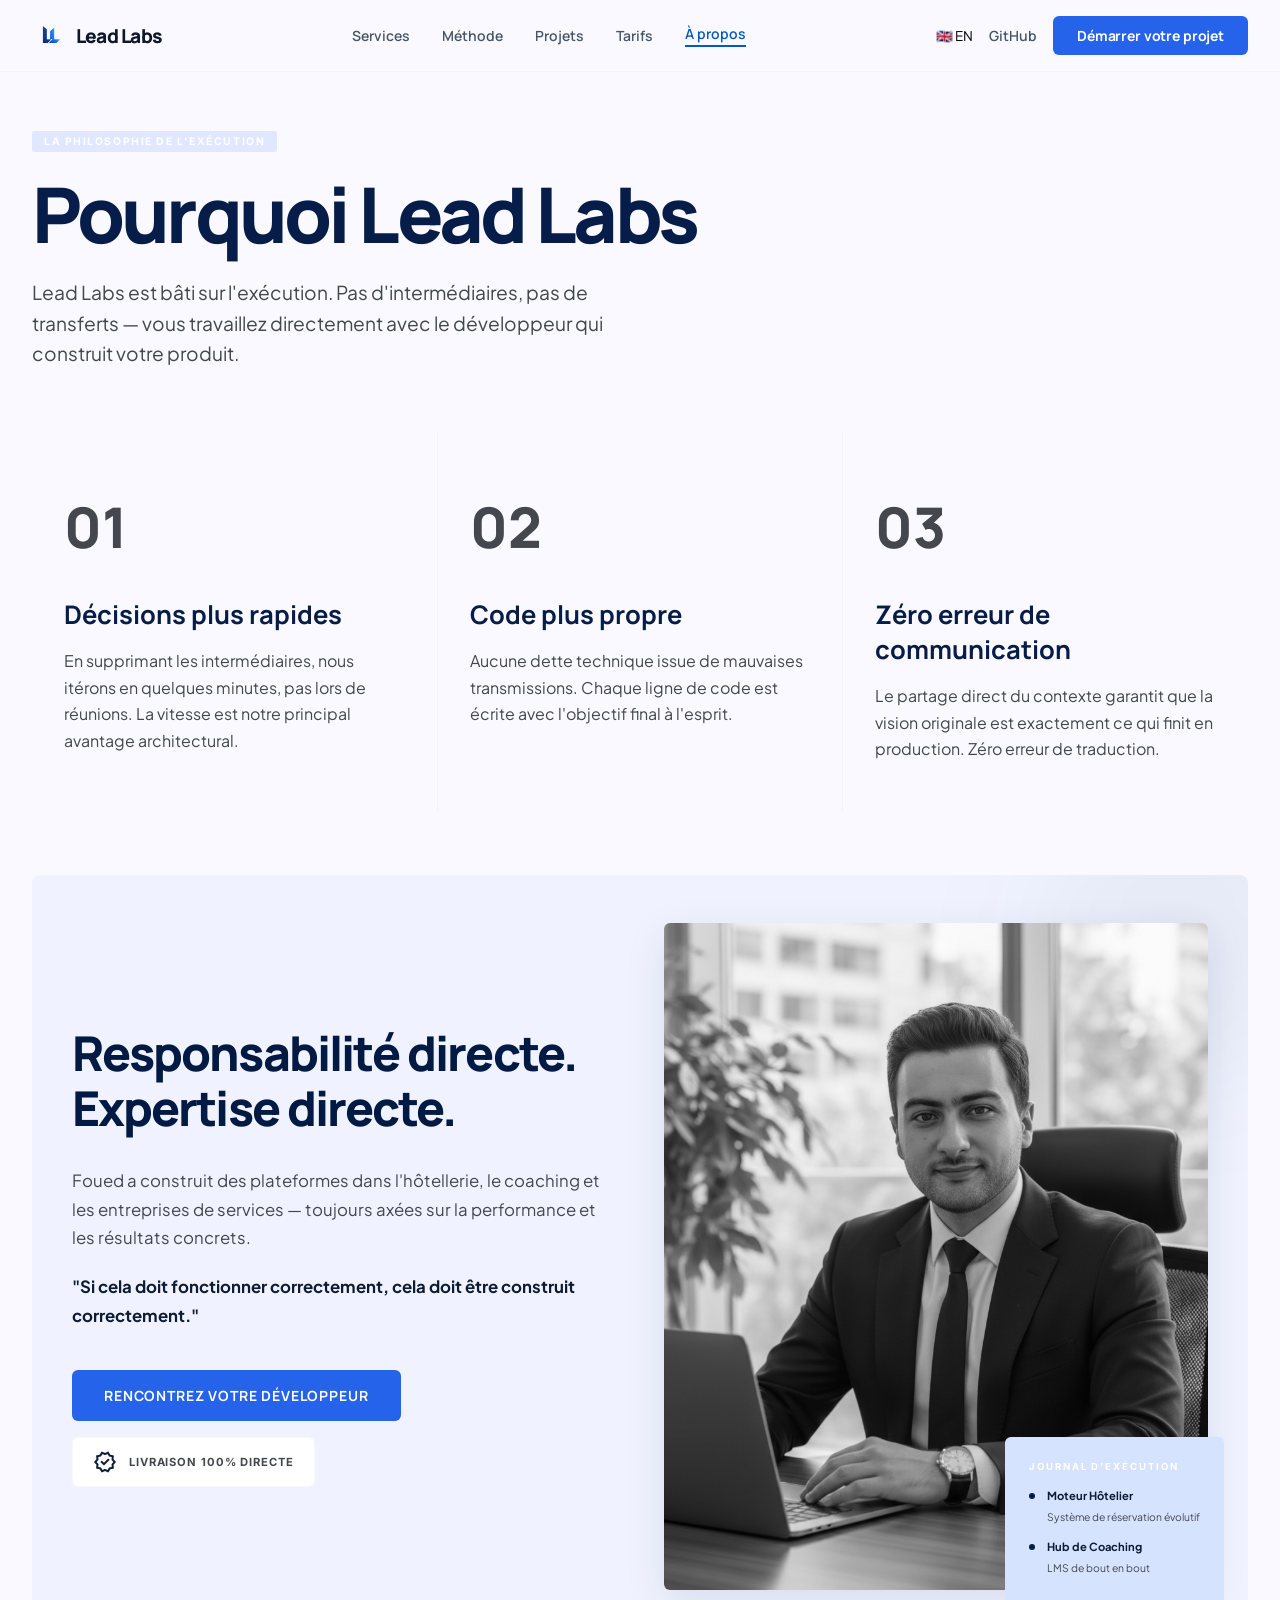
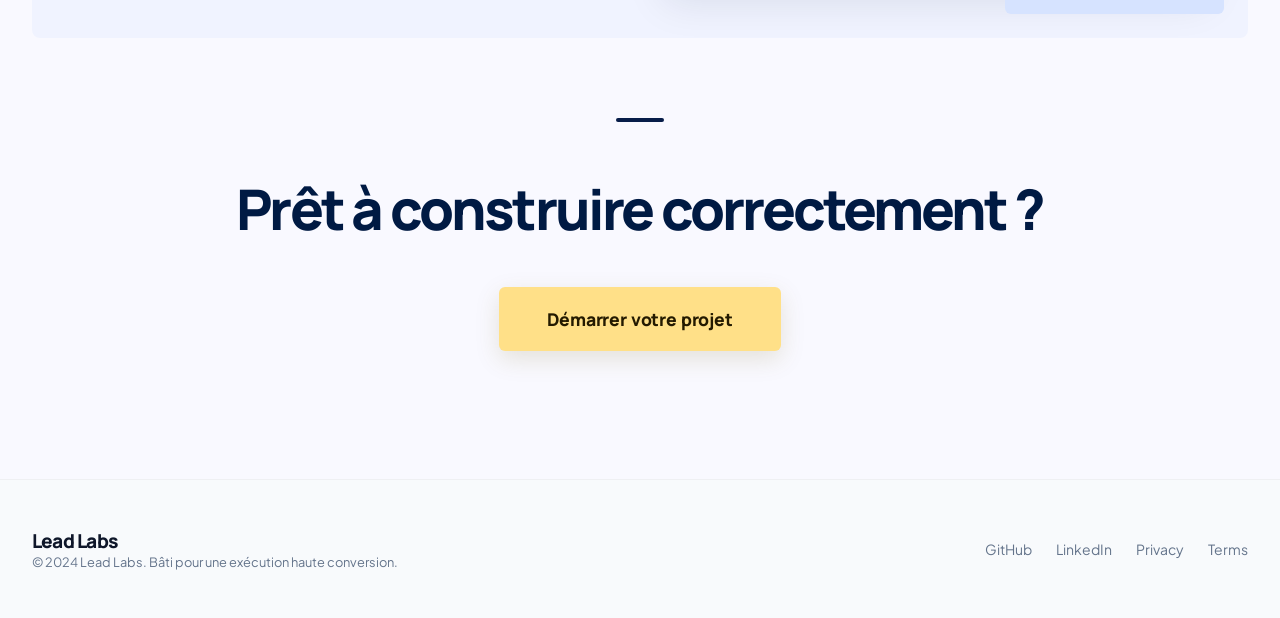
==== commit 099a9ccb: "fixed logo and resposif issues" ====
--- a/about.html
+++ b/about.html
@@ -14,7 +14,12 @@
 <nav class="nav" id="nav">
   <div class="container">
     <div class="nav__inner">
-      <a href="index.html" class="nav__logo"><div class="nav__logo-icon"><span>L</span></div><span data-i18n="logo">Lead Labs</span></a>
+       <a href="index.html" class="nav__logo">
+  <div class="nav__logo-icon">
+    <img src="images/logo.png" alt="Lead Labs logo" width="36" height="36" loading="eager" fetchpriority="high" />
+  </div>
+  <span data-i18n="logo">Lead Labs</span>
+</a>
       <div class="nav__links">
         <a href="services.html" data-i18n="nav-services">Services</a>
         <a href="index.html#how-it-works" data-i18n="nav-method">Method</a>
--- a/css/styles.css
+++ b/css/styles.css
@@ -145,9 +145,9 @@
   color: #0f172a;
 }
 .nav__logo-icon {
-  width: 32px; height: 32px;
-  border-radius: 6px;
-  background: var(--color-primary);
+  width: 36px; height: 36px;
+  border-radius: 50%;
+  /* background: var(--color-primary); */
   display: flex; align-items: center; justify-content: center;
   flex-shrink: 0;
 }
@@ -1430,6 +1430,19 @@
   .process__grid { gap: 5rem; }
   .about__grid { gap: 5rem; }
 }
+@media (max-width: 767px) {
+  .nav__logo span {
+    display: none;
+  }
+  
+  .nav__logo {
+    gap: 0; /* removes the gap between icon and hidden text */
+  }
+  
+  .nav__logo-icon {
+    margin-right: 0; /* ensures no extra space */
+  }
+}
 
 /* ── Entry Animations ─────────────────────────── */
 @keyframes fadeUp {
